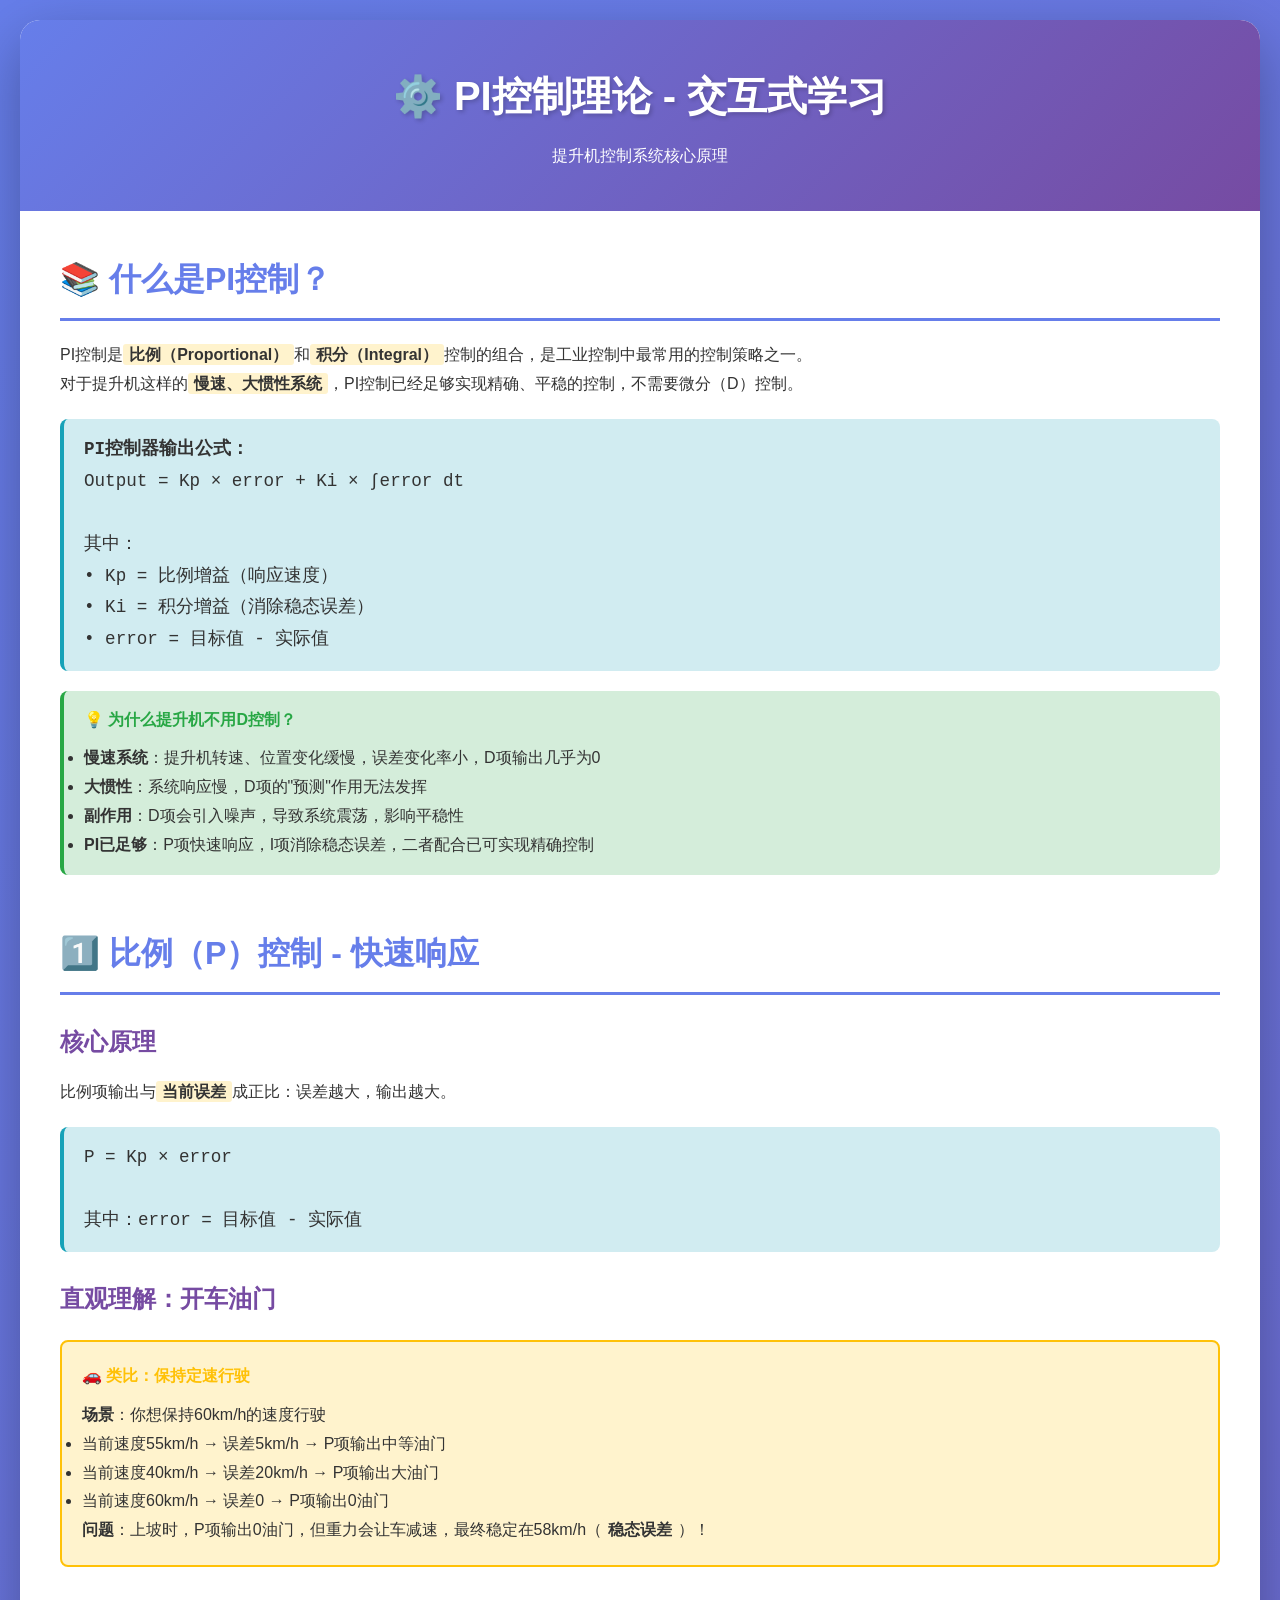
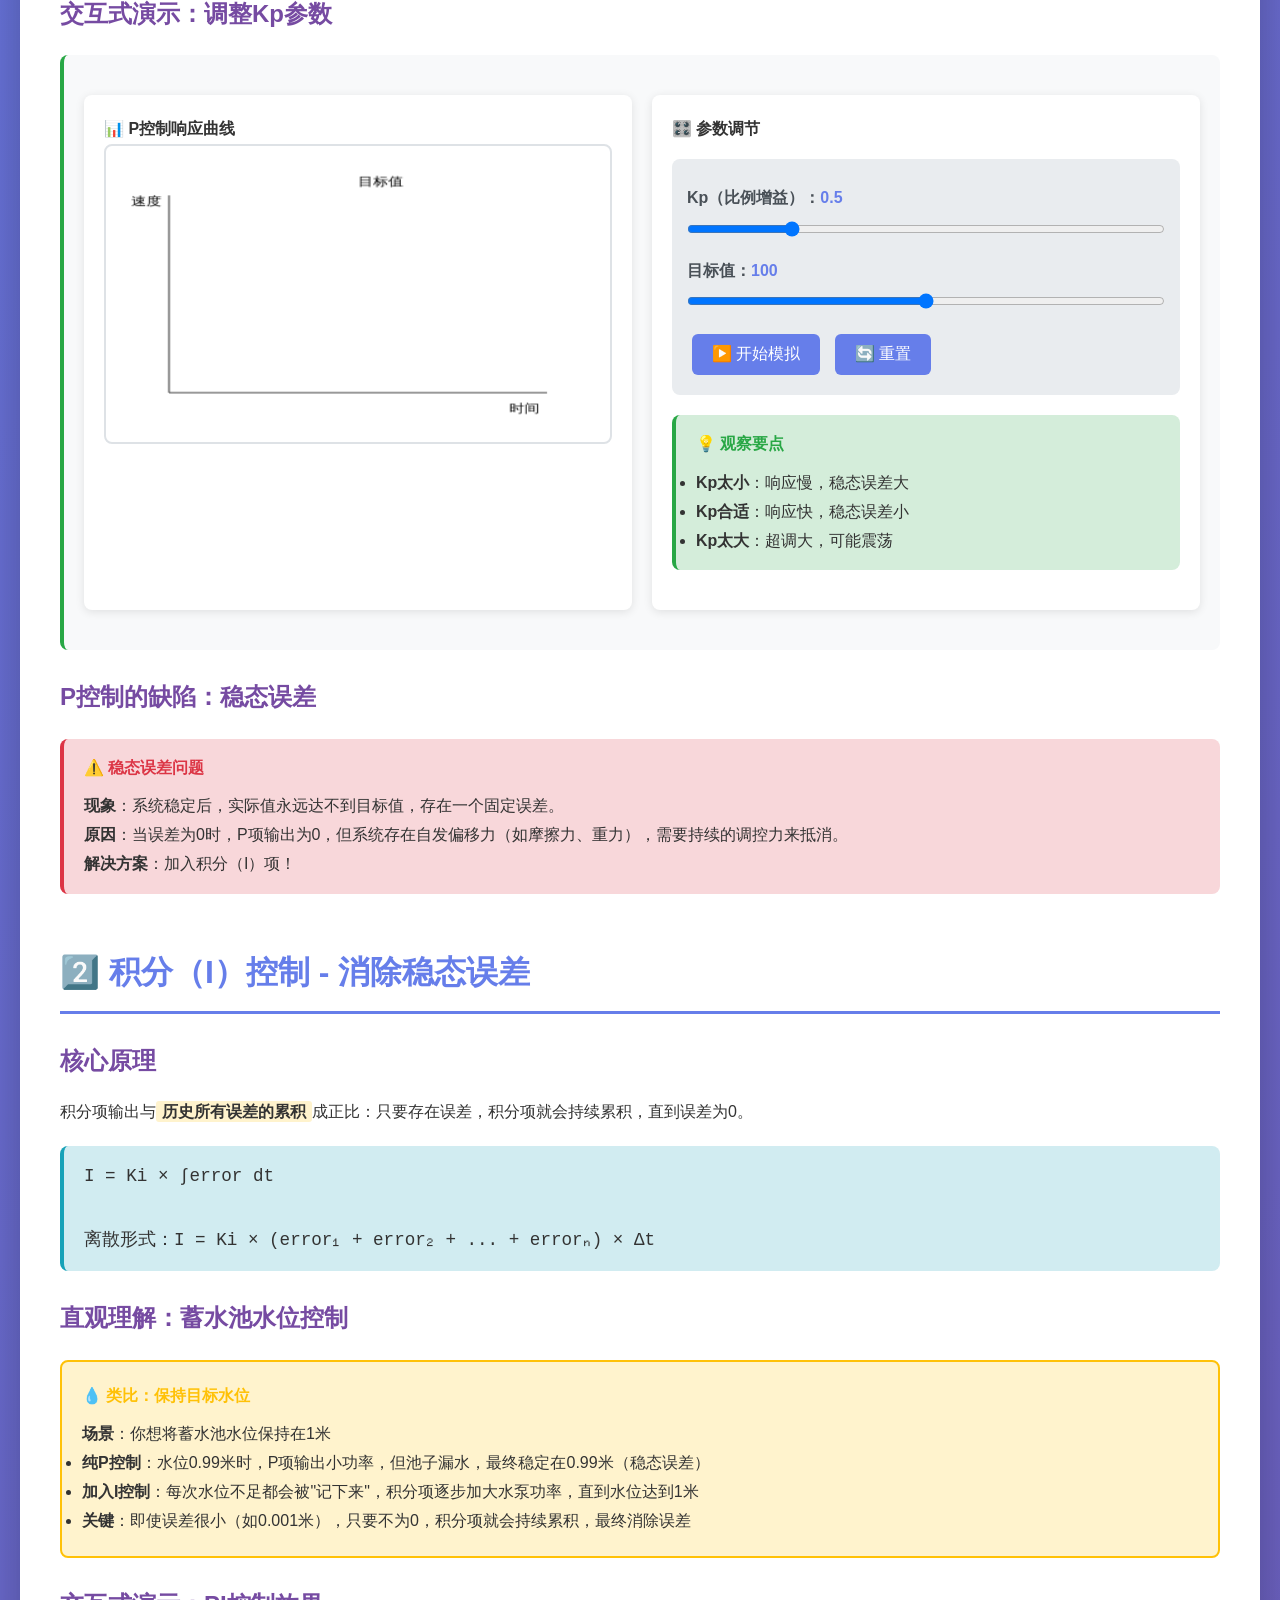
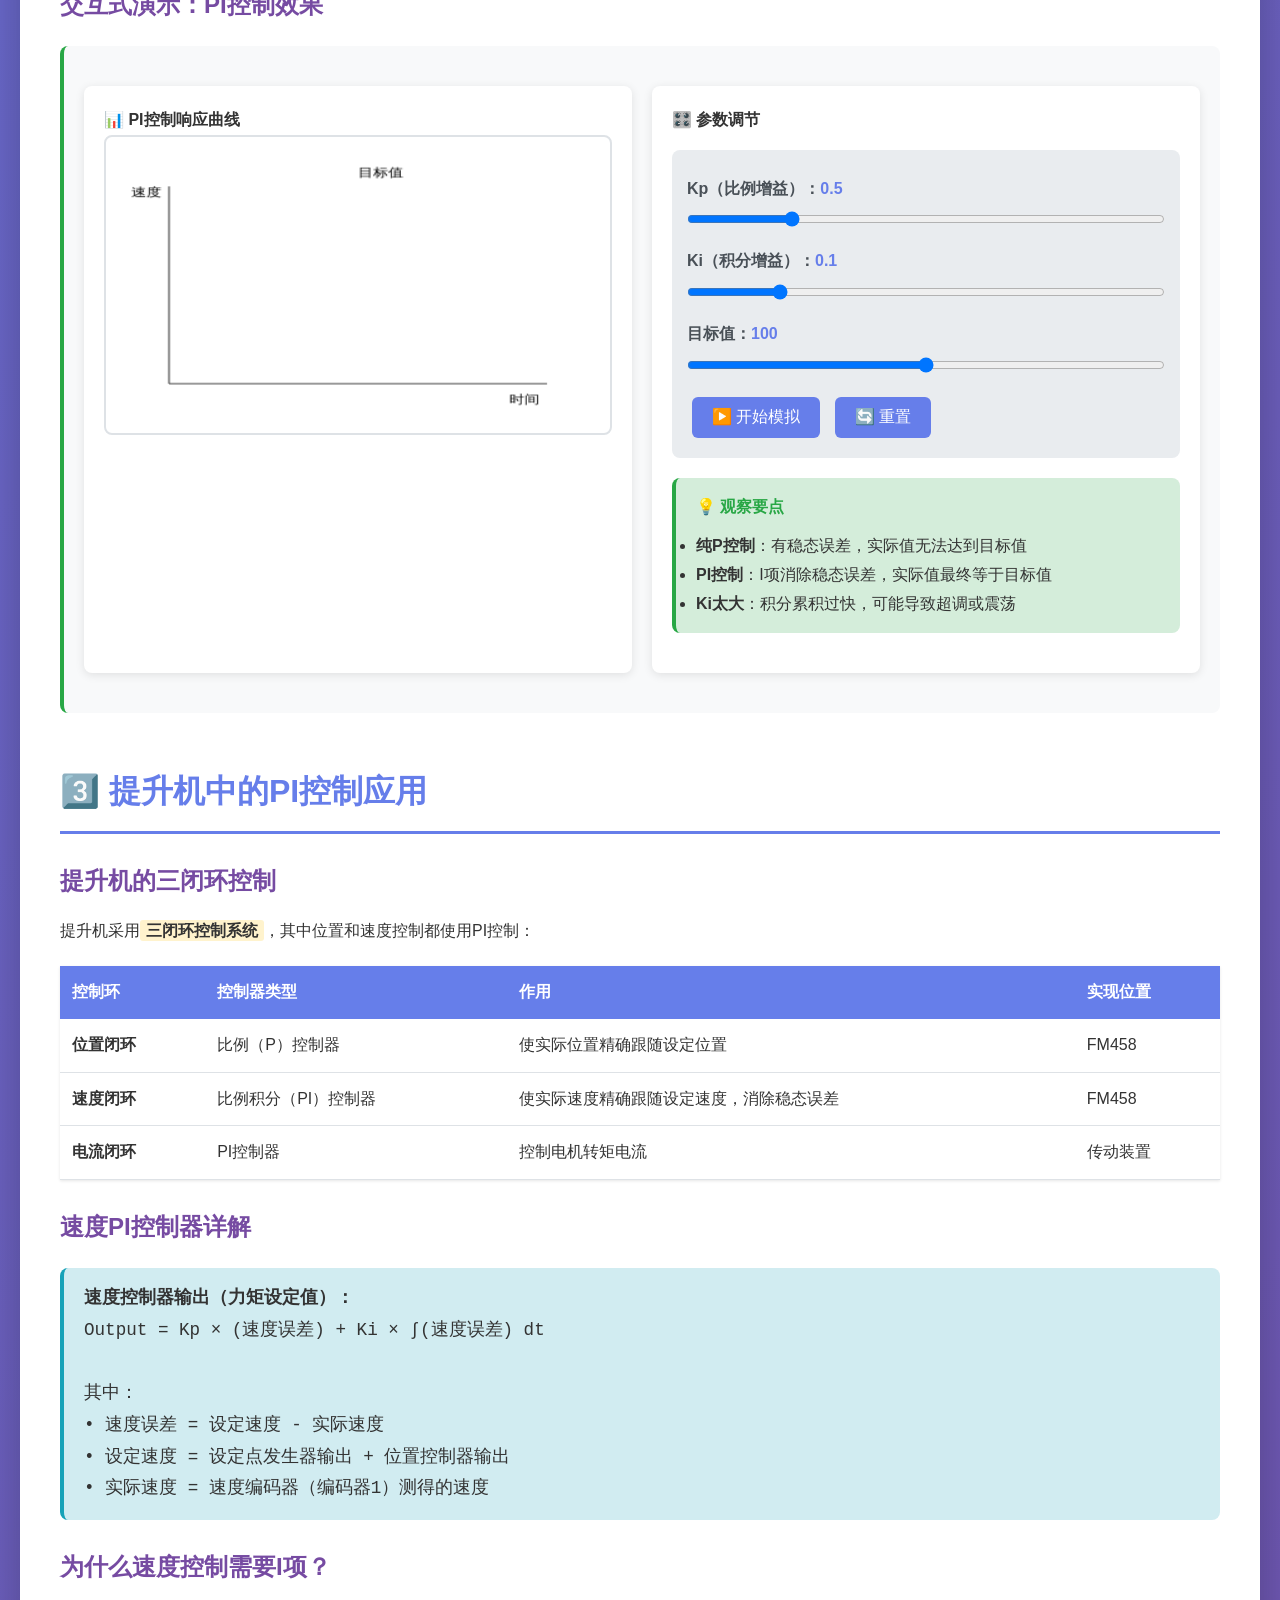
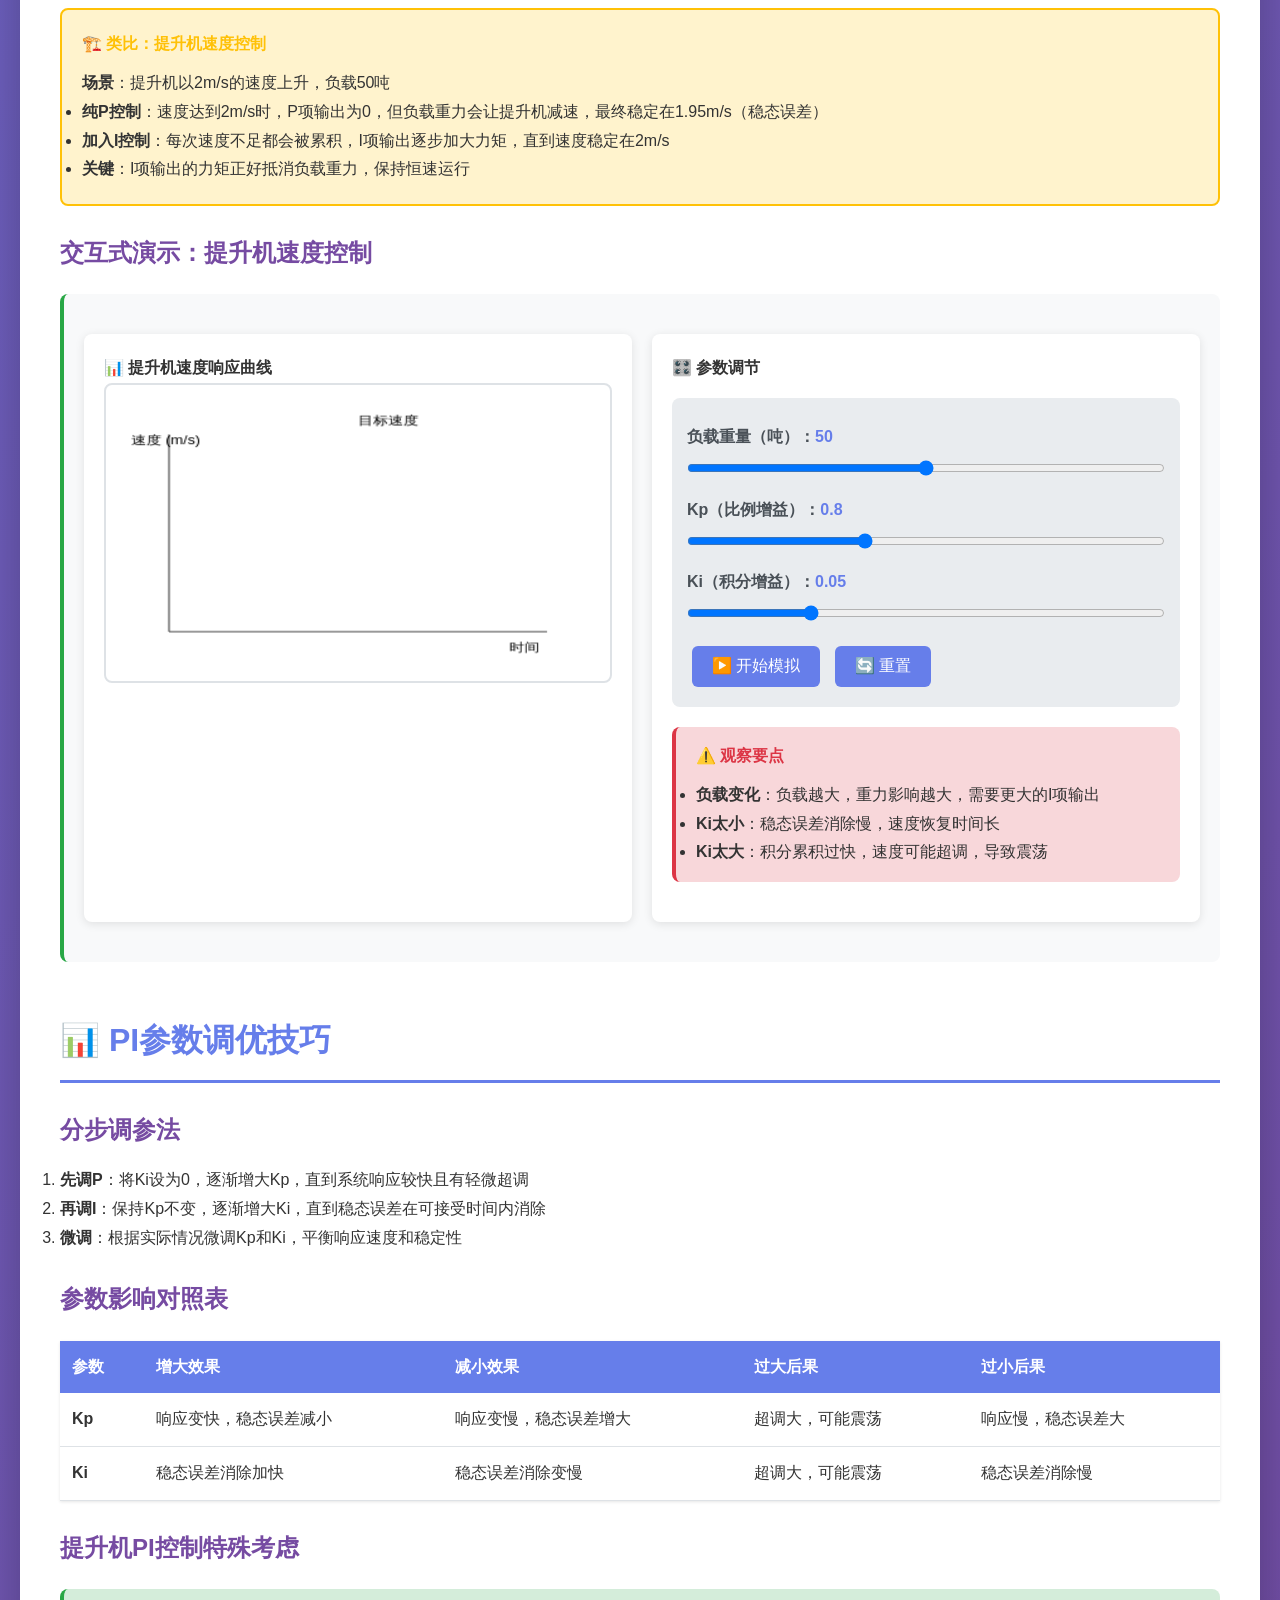
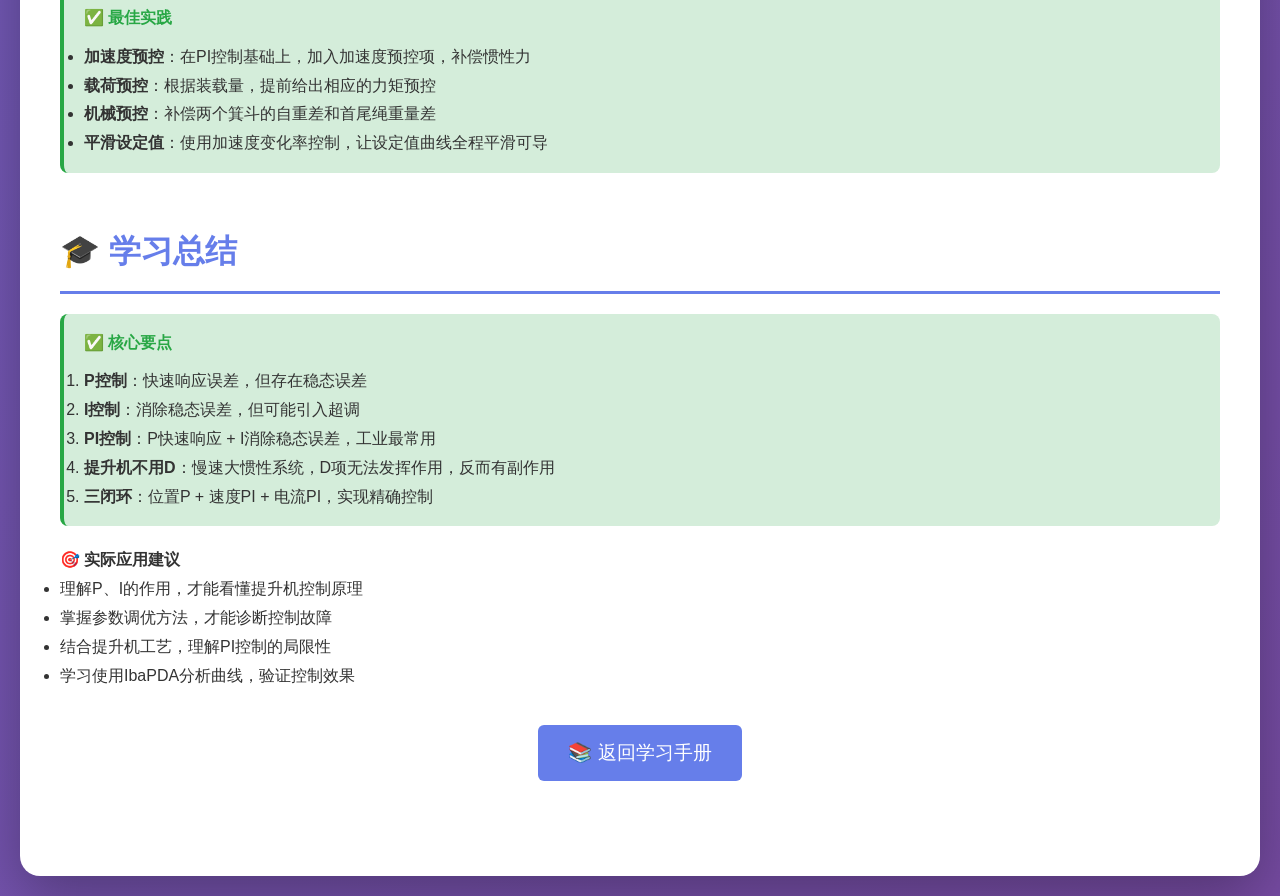
==== hoist-control/PI控制理论_交互式学习.html @ dc5f5f68 "init" ====
<!DOCTYPE html>
<html lang="zh-CN">
<head>
    <meta charset="UTF-8">
    <meta name="viewport" content="width=device-width, initial-scale=1.0">
    <title>PI控制理论 - 交互式学习</title>
    <style>
        * {
            margin: 0;
            padding: 0;
            box-sizing: border-box;
        }

        body {
            font-family: 'Segoe UI', Tahoma, Geneva, Verdana, sans-serif;
            line-height: 1.8;
            color: #333;
            background: linear-gradient(135deg, #667eea 0%, #764ba2 100%);
            padding: 20px;
        }

        .container {
            max-width: 1400px;
            margin: 0 auto;
            background: white;
            border-radius: 20px;
            box-shadow: 0 20px 60px rgba(0,0,0,0.3);
            overflow: hidden;
        }

        header {
            background: linear-gradient(135deg, #667eea 0%, #764ba2 100%);
            color: white;
            padding: 40px;
            text-align: center;
        }

        header h1 {
            font-size: 2.5em;
            margin-bottom: 10px;
            text-shadow: 2px 2px 4px rgba(0,0,0,0.2);
        }

        .content {
            padding: 40px;
        }

        .section {
            margin-bottom: 50px;
            animation: fadeIn 0.6s ease-in;
        }

        @keyframes fadeIn {
            from {
                opacity: 0;
                transform: translateY(20px);
            }
            to {
                opacity: 1;
                transform: translateY(0);
            }
        }

        .section h2 {
            color: #667eea;
            font-size: 2em;
            margin-bottom: 20px;
            padding-bottom: 10px;
            border-bottom: 3px solid #667eea;
        }

        .section h3 {
            color: #764ba2;
            font-size: 1.5em;
            margin-top: 25px;
            margin-bottom: 15px;
        }

        .interactive-demo {
            background: #f8f9fa;
            border-left: 4px solid #28a745;
            padding: 20px;
            margin: 20px 0;
            border-radius: 8px;
        }

        .demo-container {
            display: flex;
            gap: 20px;
            margin: 20px 0;
            flex-wrap: wrap;
        }

        .demo-panel {
            flex: 1;
            min-width: 300px;
            background: white;
            padding: 20px;
            border-radius: 8px;
            box-shadow: 0 2px 10px rgba(0,0,0,0.1);
        }

        .control-panel {
            background: #e9ecef;
            padding: 15px;
            border-radius: 8px;
            margin: 15px 0;
        }

        .control-group {
            margin: 10px 0;
        }

        .control-group label {
            display: block;
            margin-bottom: 5px;
            font-weight: 600;
            color: #495057;
        }

        .control-group input[type="range"] {
            width: 100%;
        }

        .control-value {
            display: inline-block;
            min-width: 50px;
            font-weight: bold;
            color: #667eea;
        }

        canvas {
            border: 2px solid #dee2e6;
            border-radius: 8px;
            background: white;
            width: 100%;
            height: 300px;
        }

        .analogy-box {
            background: #fff3cd;
            border: 2px solid #ffc107;
            padding: 20px;
            margin: 20px 0;
            border-radius: 8px;
        }

        .analogy-box h4 {
            color: #ffc107;
            margin-bottom: 10px;
        }

        .formula-box {
            background: #d1ecf1;
            border-left: 4px solid #17a2b8;
            padding: 15px 20px;
            margin: 20px 0;
            border-radius: 8px;
            font-family: 'Courier New', monospace;
            font-size: 1.1em;
        }

        .warning-box {
            background: #f8d7da;
            border-left: 4px solid #dc3545;
            padding: 15px 20px;
            margin: 20px 0;
            border-radius: 8px;
        }

        .warning-box h4 {
            color: #dc3545;
            margin-bottom: 10px;
        }

        .tip-box {
            background: #d4edda;
            border-left: 4px solid #28a745;
            padding: 15px 20px;
            margin: 20px 0;
            border-radius: 8px;
        }

        .tip-box h4 {
            color: #28a745;
            margin-bottom: 10px;
        }

        button {
            background: #667eea;
            color: white;
            border: none;
            padding: 10px 20px;
            border-radius: 6px;
            cursor: pointer;
            font-size: 1em;
            margin: 5px;
            transition: all 0.3s;
        }

        button:hover {
            background: #764ba2;
            transform: translateY(-2px);
            box-shadow: 0 4px 8px rgba(0,0,0,0.2);
        }

        .highlight {
            background: #fff3cd;
            padding: 2px 6px;
            border-radius: 3px;
            font-weight: 600;
        }

        table {
            width: 100%;
            border-collapse: collapse;
            margin: 20px 0;
            background: #fff;
            box-shadow: 0 1px 3px rgba(0,0,0,0.1);
        }

        th {
            background: #667eea;
            color: white;
            padding: 12px;
            text-align: left;
            font-weight: 600;
        }

        td {
            padding: 12px;
            border-bottom: 1px solid #dee2e6;
        }

        tr:hover {
            background: #f8f9fa;
        }

        .image-container {
            text-align: center;
            margin: 20px 0;
        }

        .concept-diagram {
            max-width: 100%;
            height: auto;
            border: 2px solid #dee2e6;
            border-radius: 8px;
            box-shadow: 0 4px 6px rgba(0,0,0,0.1);
        }
    </style>
</head>
<body>
    <div class="container">
        <header>
            <h1>⚙️ PI控制理论 - 交互式学习</h1>
            <p>提升机控制系统核心原理</p>
        </header>

        <div class="content">
            <div class="section">
                <h2>📚 什么是PI控制？</h2>
                
                <p>PI控制是<span class="highlight">比例（Proportional）</span>和<span class="highlight">积分（Integral）</span>控制的组合，是工业控制中最常用的控制策略之一。</p>
                
                <p>对于提升机这样的<span class="highlight">慢速、大惯性系统</span>，PI控制已经足够实现精确、平稳的控制，不需要微分（D）控制。</p>

                <div class="formula-box">
                    <strong>PI控制器输出公式：</strong><br>
                    Output = Kp × error + Ki × ∫error dt<br>
                    <br>
                    其中：<br>
                    • Kp = 比例增益（响应速度）<br>
                    • Ki = 积分增益（消除稳态误差）<br>
                    • error = 目标值 - 实际值
                </div>

                <div class="tip-box">
                    <h4>💡 为什么提升机不用D控制？</h4>
                    <ul>
                        <li><strong>慢速系统</strong>：提升机转速、位置变化缓慢，误差变化率小，D项输出几乎为0</li>
                        <li><strong>大惯性</strong>：系统响应慢，D项的"预测"作用无法发挥</li>
                        <li><strong>副作用</strong>：D项会引入噪声，导致系统震荡，影响平稳性</li>
                        <li><strong>PI已足够</strong>：P项快速响应，I项消除稳态误差，二者配合已可实现精确控制</li>
                    </ul>
                </div>
            </div>

            <div class="section">
                <h2>1️⃣ 比例（P）控制 - 快速响应</h2>
                
                <h3>核心原理</h3>
                <p>比例项输出与<span class="highlight">当前误差</span>成正比：误差越大，输出越大。</p>
                
                <div class="formula-box">
                    P = Kp × error<br>
                    <br>
                    其中：error = 目标值 - 实际值
                </div>

                <h3>直观理解：开车油门</h3>
                <div class="analogy-box">
                    <h4>🚗 类比：保持定速行驶</h4>
                    <p><strong>场景</strong>：你想保持60km/h的速度行驶</p>
                    <ul>
                        <li>当前速度55km/h → 误差5km/h → P项输出中等油门</li>
                        <li>当前速度40km/h → 误差20km/h → P项输出大油门</li>
                        <li>当前速度60km/h → 误差0 → P项输出0油门</li>
                    </ul>
                    <p><strong>问题</strong>：上坡时，P项输出0油门，但重力会让车减速，最终稳定在58km/h（<span class="highlight">稳态误差</span>）！</p>
                </div>

                <h3>交互式演示：调整Kp参数</h3>
                <div class="interactive-demo">
                    <div class="demo-container">
                        <div class="demo-panel">
                            <h4>📊 P控制响应曲线</h4>
                            <canvas id="pControlCanvas" width="400" height="300"></canvas>
                        </div>
                        <div class="demo-panel">
                            <h4>🎛️ 参数调节</h4>
                            <div class="control-panel">
                                <div class="control-group">
                                    <label>Kp（比例增益）：<span class="control-value" id="kpValue">0.5</span></label>
                                    <input type="range" id="kpSlider" min="0.1" max="2.0" step="0.1" value="0.5">
                                </div>
                                <div class="control-group">
                                    <label>目标值：<span class="control-value" id="targetValue">100</span></label>
                                    <input type="range" id="targetSlider" min="0" max="200" step="10" value="100">
                                </div>
                                <button onclick="simulatePControl()">▶️ 开始模拟</button>
                                <button onclick="resetPControl()">🔄 重置</button>
                            </div>
                            <div class="tip-box">
                                <h4>💡 观察要点</h4>
                                <ul>
                                    <li><strong>Kp太小</strong>：响应慢，稳态误差大</li>
                                    <li><strong>Kp合适</strong>：响应快，稳态误差小</li>
                                    <li><strong>Kp太大</strong>：超调大，可能震荡</li>
                                </ul>
                            </div>
                        </div>
                    </div>
                </div>

                <h3>P控制的缺陷：稳态误差</h3>
                <div class="warning-box">
                    <h4>⚠️ 稳态误差问题</h4>
                    <p><strong>现象</strong>：系统稳定后，实际值永远达不到目标值，存在一个固定误差。</p>
                    <p><strong>原因</strong>：当误差为0时，P项输出为0，但系统存在自发偏移力（如摩擦力、重力），需要持续的调控力来抵消。</p>
                    <p><strong>解决方案</strong>：加入积分（I）项！</p>
                </div>
            </div>

            <div class="section">
                <h2>2️⃣ 积分（I）控制 - 消除稳态误差</h2>
                
                <h3>核心原理</h3>
                <p>积分项输出与<span class="highlight">历史所有误差的累积</span>成正比：只要存在误差，积分项就会持续累积，直到误差为0。</p>
                
                <div class="formula-box">
                    I = Ki × ∫error dt<br>
                    <br>
                    离散形式：I = Ki × (error₁ + error₂ + ... + errorₙ) × Δt
                </div>

                <h3>直观理解：蓄水池水位控制</h3>
                <div class="analogy-box">
                    <h4>💧 类比：保持目标水位</h4>
                    <p><strong>场景</strong>：你想将蓄水池水位保持在1米</p>
                    <ul>
                        <li><strong>纯P控制</strong>：水位0.99米时，P项输出小功率，但池子漏水，最终稳定在0.99米（稳态误差）</li>
                        <li><strong>加入I控制</strong>：每次水位不足都会被"记下来"，积分项逐步加大水泵功率，直到水位达到1米</li>
                        <li><strong>关键</strong>：即使误差很小（如0.001米），只要不为0，积分项就会持续累积，最终消除误差</li>
                    </ul>
                </div>

                <h3>交互式演示：PI控制效果</h3>
                <div class="interactive-demo">
                    <div class="demo-container">
                        <div class="demo-panel">
                            <h4>📊 PI控制响应曲线</h4>
                            <canvas id="piControlCanvas" width="400" height="300"></canvas>
                        </div>
                        <div class="demo-panel">
                            <h4>🎛️ 参数调节</h4>
                            <div class="control-panel">
                                <div class="control-group">
                                    <label>Kp（比例增益）：<span class="control-value" id="kpPiValue">0.5</span></label>
                                    <input type="range" id="kpPiSlider" min="0.1" max="2.0" step="0.1" value="0.5">
                                </div>
                                <div class="control-group">
                                    <label>Ki（积分增益）：<span class="control-value" id="kiValue">0.1</span></label>
                                    <input type="range" id="kiSlider" min="0.01" max="0.5" step="0.01" value="0.1">
                                </div>
                                <div class="control-group">
                                    <label>目标值：<span class="control-value" id="targetPiValue">100</span></label>
                                    <input type="range" id="targetPiSlider" min="0" max="200" step="10" value="100">
                                </div>
                                <button onclick="simulatePIControl()">▶️ 开始模拟</button>
                                <button onclick="resetPIControl()">🔄 重置</button>
                            </div>
                            <div class="tip-box">
                                <h4>💡 观察要点</h4>
                                <ul>
                                    <li><strong>纯P控制</strong>：有稳态误差，实际值无法达到目标值</li>
                                    <li><strong>PI控制</strong>：I项消除稳态误差，实际值最终等于目标值</li>
                                    <li><strong>Ki太大</strong>：积分累积过快，可能导致超调或震荡</li>
                                </ul>
                            </div>
                        </div>
                    </div>
                </div>
            </div>

            <div class="section">
                <h2>3️⃣ 提升机中的PI控制应用</h2>
                
                <h3>提升机的三闭环控制</h3>
                <p>提升机采用<span class="highlight">三闭环控制系统</span>，其中位置和速度控制都使用PI控制：</p>

                <table>
                    <thead>
                        <tr>
                            <th>控制环</th>
                            <th>控制器类型</th>
                            <th>作用</th>
                            <th>实现位置</th>
                        </tr>
                    </thead>
                    <tbody>
                        <tr>
                            <td><strong>位置闭环</strong></td>
                            <td>比例（P）控制器</td>
                            <td>使实际位置精确跟随设定位置</td>
                            <td>FM458</td>
                        </tr>
                        <tr>
                            <td><strong>速度闭环</strong></td>
                            <td>比例积分（PI）控制器</td>
                            <td>使实际速度精确跟随设定速度，消除稳态误差</td>
                            <td>FM458</td>
                        </tr>
                        <tr>
                            <td><strong>电流闭环</strong></td>
                            <td>PI控制器</td>
                            <td>控制电机转矩电流</td>
                            <td>传动装置</td>
                        </tr>
                    </tbody>
                </table>

                <h3>速度PI控制器详解</h3>
                <div class="formula-box">
                    <strong>速度控制器输出（力矩设定值）：</strong><br>
                    Output = Kp × (速度误差) + Ki × ∫(速度误差) dt<br>
                    <br>
                    其中：<br>
                    • 速度误差 = 设定速度 - 实际速度<br>
                    • 设定速度 = 设定点发生器输出 + 位置控制器输出<br>
                    • 实际速度 = 速度编码器（编码器1）测得的速度
                </div>

                <h3>为什么速度控制需要I项？</h3>
                <div class="analogy-box">
                    <h4>🏗️ 类比：提升机速度控制</h4>
                    <p><strong>场景</strong>：提升机以2m/s的速度上升，负载50吨</p>
                    <ul>
                        <li><strong>纯P控制</strong>：速度达到2m/s时，P项输出为0，但负载重力会让提升机减速，最终稳定在1.95m/s（稳态误差）</li>
                        <li><strong>加入I控制</strong>：每次速度不足都会被累积，I项输出逐步加大力矩，直到速度稳定在2m/s</li>
                        <li><strong>关键</strong>：I项输出的力矩正好抵消负载重力，保持恒速运行</li>
                    </ul>
                </div>

                <h3>交互式演示：提升机速度控制</h3>
                <div class="interactive-demo">
                    <div class="demo-container">
                        <div class="demo-panel">
                            <h4>📊 提升机速度响应曲线</h4>
                            <canvas id="hoistSpeedCanvas" width="400" height="300"></canvas>
                        </div>
                        <div class="demo-panel">
                            <h4>🎛️ 参数调节</h4>
                            <div class="control-panel">
                                <div class="control-group">
                                    <label>负载重量（吨）：<span class="control-value" id="loadValue">50</span></label>
                                    <input type="range" id="loadSlider" min="0" max="100" step="5" value="50">
                                </div>
                                <div class="control-group">
                                    <label>Kp（比例增益）：<span class="control-value" id="kpHostValue">0.8</span></label>
                                    <input type="range" id="kpHostSlider" min="0.1" max="2.0" step="0.1" value="0.8">
                                </div>
                                <div class="control-group">
                                    <label>Ki（积分增益）：<span class="control-value" id="kiHostValue">0.05</span></label>
                                    <input type="range" id="kiHostSlider" min="0" max="0.2" step="0.01" value="0.05">
                                </div>
                                <button onclick="simulateHoistSpeed()">▶️ 开始模拟</button>
                                <button onclick="resetHoistSpeed()">🔄 重置</button>
                            </div>
                            <div class="warning-box">
                                <h4>⚠️ 观察要点</h4>
                                <ul>
                                    <li><strong>负载变化</strong>：负载越大，重力影响越大，需要更大的I项输出</li>
                                    <li><strong>Ki太小</strong>：稳态误差消除慢，速度恢复时间长</li>
                                    <li><strong>Ki太大</strong>：积分累积过快，速度可能超调，导致震荡</li>
                                </ul>
                            </div>
                        </div>
                    </div>
                </div>
            </div>

            <div class="section">
                <h2>📊 PI参数调优技巧</h2>
                
                <h3>分步调参法</h3>
                <ol>
                    <li><strong>先调P</strong>：将Ki设为0，逐渐增大Kp，直到系统响应较快且有轻微超调</li>
                    <li><strong>再调I</strong>：保持Kp不变，逐渐增大Ki，直到稳态误差在可接受时间内消除</li>
                    <li><strong>微调</strong>：根据实际情况微调Kp和Ki，平衡响应速度和稳定性</li>
                </ol>

                <h3>参数影响对照表</h3>
                <table>
                    <thead>
                        <tr>
                            <th>参数</th>
                            <th>增大效果</th>
                            <th>减小效果</th>
                            <th>过大后果</th>
                            <th>过小后果</th>
                        </tr>
                    </thead>
                    <tbody>
                        <tr>
                            <td><strong>Kp</strong></td>
                            <td>响应变快，稳态误差减小</td>
                            <td>响应变慢，稳态误差增大</td>
                            <td>超调大，可能震荡</td>
                            <td>响应慢，稳态误差大</td>
                        </tr>
                        <tr>
                            <td><strong>Ki</strong></td>
                            <td>稳态误差消除加快</td>
                            <td>稳态误差消除变慢</td>
                            <td>超调大，可能震荡</td>
                            <td>稳态误差消除慢</td>
                        </tr>
                    </tbody>
                </table>

                <h3>提升机PI控制特殊考虑</h3>
                <div class="tip-box">
                    <h4>✅ 最佳实践</h4>
                    <ul>
                        <li><strong>加速度预控</strong>：在PI控制基础上，加入加速度预控项，补偿惯性力</li>
                        <li><strong>载荷预控</strong>：根据装载量，提前给出相应的力矩预控</li>
                        <li><strong>机械预控</strong>：补偿两个箕斗的自重差和首尾绳重量差</li>
                        <li><strong>平滑设定值</strong>：使用加速度变化率控制，让设定值曲线全程平滑可导</li>
                    </ul>
                </div>
            </div>

            <div class="section">
                <h2>🎓 学习总结</h2>
                
                <div class="tip-box">
                    <h4>✅ 核心要点</h4>
                    <ol>
                        <li><strong>P控制</strong>：快速响应误差，但存在稳态误差</li>
                        <li><strong>I控制</strong>：消除稳态误差，但可能引入超调</li>
                        <li><strong>PI控制</strong>：P快速响应 + I消除稳态误差，工业最常用</li>
                        <li><strong>提升机不用D</strong>：慢速大惯性系统，D项无法发挥作用，反而有副作用</li>
                        <li><strong>三闭环</strong>：位置P + 速度PI + 电流PI，实现精确控制</li>
                    </ol>
                </div>

                <div class="highlight-box">
                    <h4>🎯 实际应用建议</h4>
                    <ul>
                        <li>理解P、I的作用，才能看懂提升机控制原理</li>
                        <li>掌握参数调优方法，才能诊断控制故障</li>
                        <li>结合提升机工艺，理解PI控制的局限性</li>
                        <li>学习使用IbaPDA分析曲线，验证控制效果</li>
                    </ul>
                </div>

                <div style="text-align: center; margin-top: 30px;">
                    <button onclick="window.location.href='提升机控制系统_学习手册_新布局.html'" style="font-size: 1.2em; padding: 15px 30px;">
                        📚 返回学习手册
                    </button>
                </div>
            </div>
        </div>
    </div>

    <script>
        // P控制模拟
        let pCanvas, pCtx;
        let pData = [];
        let pAnimationId = null;

        function initPControl() {
            pCanvas = document.getElementById('pControlCanvas');
            pCtx = pCanvas.getContext('2d');
            pCtx.clearRect(0, 0, pCanvas.width, pCanvas.height);
            
            // 绘制坐标轴
            pCtx.beginPath();
            pCtx.moveTo(50, 250);
            pCtx.lineTo(350, 250);
            pCtx.moveTo(50, 250);
            pCtx.lineTo(50, 50);
            pCtx.strokeStyle = '#333';
            pCtx.stroke();
            
            // 标签
            pCtx.font = '12px Arial';
            pCtx.fillText('时间', 320, 270);
            pCtx.fillText('速度', 20, 60);
            pCtx.fillText('目标值', 200, 40);
        }

        function simulatePControl() {
            if (pAnimationId) {
                cancelAnimationFrame(pAnimationId);
            }

            const kp = parseFloat(document.getElementById('kpSlider').value);
            const target = parseFloat(document.getElementById('targetSlider').value);
            
            document.getElementById('kpValue').textContent = kp;
            document.getElementById('targetValue').textContent = target;

            initPControl();
            
            let time = 0;
            let actualSpeed = 0;
            let dataPoints = [];
            
            function animate() {
                if (time > 300) {
                    return;
                }
                
                // P控制算法（简化模型）
                const error = target - actualSpeed;
                const output = kp * error;
                
                // 模拟系统响应（一阶惯性系统）
                const systemResponse = 0.1 * (output - actualSpeed);
                actualSpeed += systemResponse;
                
                // 加入稳态误差（模拟负载影响）
                const steadyStateError = 0.05 * actualSpeed;
                actualSpeed -= steadyStateError;
                
                dataPoints.push({time: time, speed: actualSpeed});
                
                // 绘制目标线
                pCtx.beginPath();
                pCtx.moveTo(50, 250 - target * 2);
                pCtx.lineTo(350, 250 - target * 2);
                pCtx.strokeStyle = 'red';
                pCtx.setLineDash([5, 5]);
                pCtx.stroke();
                pCtx.setLineDash([]);
                
                // 绘制响应曲线
                if (dataPoints.length > 1) {
                    pCtx.beginPath();
                    pCtx.moveTo(50 + dataPoints[0].time, 250 - dataPoints[0].speed * 2);
                    
                    for (let i = 1; i < dataPoints.length; i++) {
                        pCtx.lineTo(50 + dataPoints[i].time, 250 - dataPoints[i].speed * 2);
                    }
                    
                    pCtx.strokeStyle = '#667eea';
                    pCtx.lineWidth = 2;
                    pCtx.stroke();
                    pCtx.lineWidth = 1;
                }
                
                time += 1;
                pAnimationId = requestAnimationFrame(animate);
            }
            
            animate();
        }

        function resetPControl() {
            if (pAnimationId) {
                cancelAnimationFrame(pAnimationId);
            }
            initPControl();
            pData = [];
        }

        // PI控制模拟
        let piCanvas, piCtx;
        let piAnimationId = null;

        function initPIControl() {
            piCanvas = document.getElementById('piControlCanvas');
            piCtx = piCanvas.getContext('2d');
            piCtx.clearRect(0, 0, piCanvas.width, piCanvas.height);
            
            // 绘制坐标轴
            piCtx.beginPath();
            piCtx.moveTo(50, 250);
            piCtx.lineTo(350, 250);
            piCtx.moveTo(50, 250);
            piCtx.lineTo(50, 50);
            piCtx.strokeStyle = '#333';
            piCtx.stroke();
            
            // 标签
            piCtx.font = '12px Arial';
            piCtx.fillText('时间', 320, 270);
            piCtx.fillText('速度', 20, 60);
            piCtx.fillText('目标值', 200, 40);
        }

        function simulatePIControl() {
            if (piAnimationId) {
                cancelAnimationFrame(piAnimationId);
            }

            const kp = parseFloat(document.getElementById('kpPiSlider').value);
            const ki = parseFloat(document.getElementById('kiSlider').value);
            const target = parseFloat(document.getElementById('targetPiSlider').value);
            
            document.getElementById('kpPiValue').textContent = kp;
            document.getElementById('kiValue').textContent = ki;
            document.getElementById('targetPiValue').textContent = target;

            initPIControl();
            
            let time = 0;
            let actualSpeed = 0;
            let integral = 0;
            let dataPoints = [];
            
            function animate() {
                if (time > 300) {
                    return;
                }
                
                // PI控制算法
                const error = target - actualSpeed;
                integral += error;
                const output = kp * error + ki * integral;
                
                // 模拟系统响应
                const systemResponse = 0.1 * (output - actualSpeed);
                actualSpeed += systemResponse;
                
                dataPoints.push({time: time, speed: actualSpeed});
                
                // 绘制目标线
                piCtx.beginPath();
                piCtx.moveTo(50, 250 - target * 2);
                piCtx.lineTo(350, 250 - target * 2);
                piCtx.strokeStyle = 'red';
                piCtx.setLineDash([5, 5]);
                piCtx.stroke();
                piCtx.setLineDash([]);
                
                // 绘制响应曲线
                if (dataPoints.length > 1) {
                    piCtx.beginPath();
                    piCtx.moveTo(50 + dataPoints[0].time, 250 - dataPoints[0].speed * 2);
                    
                    for (let i = 1; i < dataPoints.length; i++) {
                        piCtx.lineTo(50 + dataPoints[i].time, 250 - dataPoints[i].speed * 2);
                    }
                    
                    piCtx.strokeStyle = '#28a745';
                    piCtx.lineWidth = 2;
                    piCtx.stroke();
                    piCtx.lineWidth = 1;
                }
                
                time += 1;
                piAnimationId = requestAnimationFrame(animate);
            }
            
            animate();
        }

        function resetPIControl() {
            if (piAnimationId) {
                cancelAnimationFrame(piAnimationId);
            }
            initPIControl();
        }

        // 提升机速度控制模拟
        let hoistCanvas, hoistCtx;
        let hoistAnimationId = null;

        function initHoistSpeed() {
            hoistCanvas = document.getElementById('hoistSpeedCanvas');
            hoistCtx = hoistCanvas.getContext('2d');
            hoistCtx.clearRect(0, 0, hoistCanvas.width, hoistCanvas.height);
            
            // 绘制坐标轴
            hoistCtx.beginPath();
            hoistCtx.moveTo(50, 250);
            hoistCtx.lineTo(350, 250);
            hoistCtx.moveTo(50, 250);
            hoistCtx.lineTo(50, 50);
            hoistCtx.strokeStyle = '#333';
            hoistCtx.stroke();
            
            // 标签
            hoistCtx.font = '12px Arial';
            hoistCtx.fillText('时间', 320, 270);
            hoistCtx.fillText('速度 (m/s)', 20, 60);
            hoistCtx.fillText('目标速度', 200, 40);
        }

        function simulateHoistSpeed() {
            if (hoistAnimationId) {
                cancelAnimationFrame(hoistAnimationId);
            }

            const load = parseFloat(document.getElementById('loadSlider').value);
            const kp = parseFloat(document.getElementById('kpHostSlider').value);
            const ki = parseFloat(document.getElementById('kiHostSlider').value);
            const target = 2.0; // 目标速度2m/s
            
            document.getElementById('loadValue').textContent = load;
            document.getElementById('kpHostValue').textContent = kp;
            document.getElementById('kiHostValue').textContent = ki;

            initHoistSpeed();
            
            let time = 0;
            let actualSpeed = 0;
            let integral = 0;
            let dataPoints = [];
            
            // 负载影响系数（负载越大，重力影响越大）
            const loadImpact = load / 1000;
            
            function animate() {
                if (time > 300) {
                    return;
                }
                
                // PI控制算法（提升机速度控制）
                const error = target - actualSpeed;
                integral += error;
                const output = kp * error + ki * integral;
                
                // 模拟系统响应（考虑负载影响）
                const systemResponse = 0.05 * (output - actualSpeed - loadImpact);
                actualSpeed += systemResponse;
                
                // 限制速度范围
                if (actualSpeed < 0) actualSpeed = 0;
                if (actualSpeed > 3) actualSpeed = 3;
                
                dataPoints.push({time: time, speed: actualSpeed});
                
                // 绘制目标线
                hoistCtx.beginPath();
                hoistCtx.moveTo(50, 250 - target * 100);
                hoistCtx.lineTo(350, 250 - target * 100);
                hoistCtx.strokeStyle = 'red';
                hoistCtx.setLineDash([5, 5]);
                hoistCtx.stroke();
                hoistCtx.setLineDash([]);
                
                // 绘制响应曲线
                if (dataPoints.length > 1) {
                    hoistCtx.beginPath();
                    hoistCtx.moveTo(50 + dataPoints[0].time, 250 - dataPoints[0].speed * 100);
                    
                    for (let i = 1; i < dataPoints.length; i++) {
                        hoistCtx.lineTo(50 + dataPoints[i].time, 250 - dataPoints[i].speed * 100);
                    }
                    
                    hoistCtx.strokeStyle = '#764ba2';
                    hoistCtx.lineWidth = 2;
                    hoistCtx.stroke();
                    hoistCtx.lineWidth = 1;
                }
                
                time += 1;
                hoistAnimationId = requestAnimationFrame(animate);
            }
            
            animate();
        }

        function resetHoistSpeed() {
            if (hoistAnimationId) {
                cancelAnimationFrame(hoistAnimationId);
            }
            initHoistSpeed();
        }

        // 页面加载时初始化所有画布
        window.onload = function() {
            initPControl();
            initPIControl();
            initHoistSpeed();
        };
    </script>
</body>
</html>
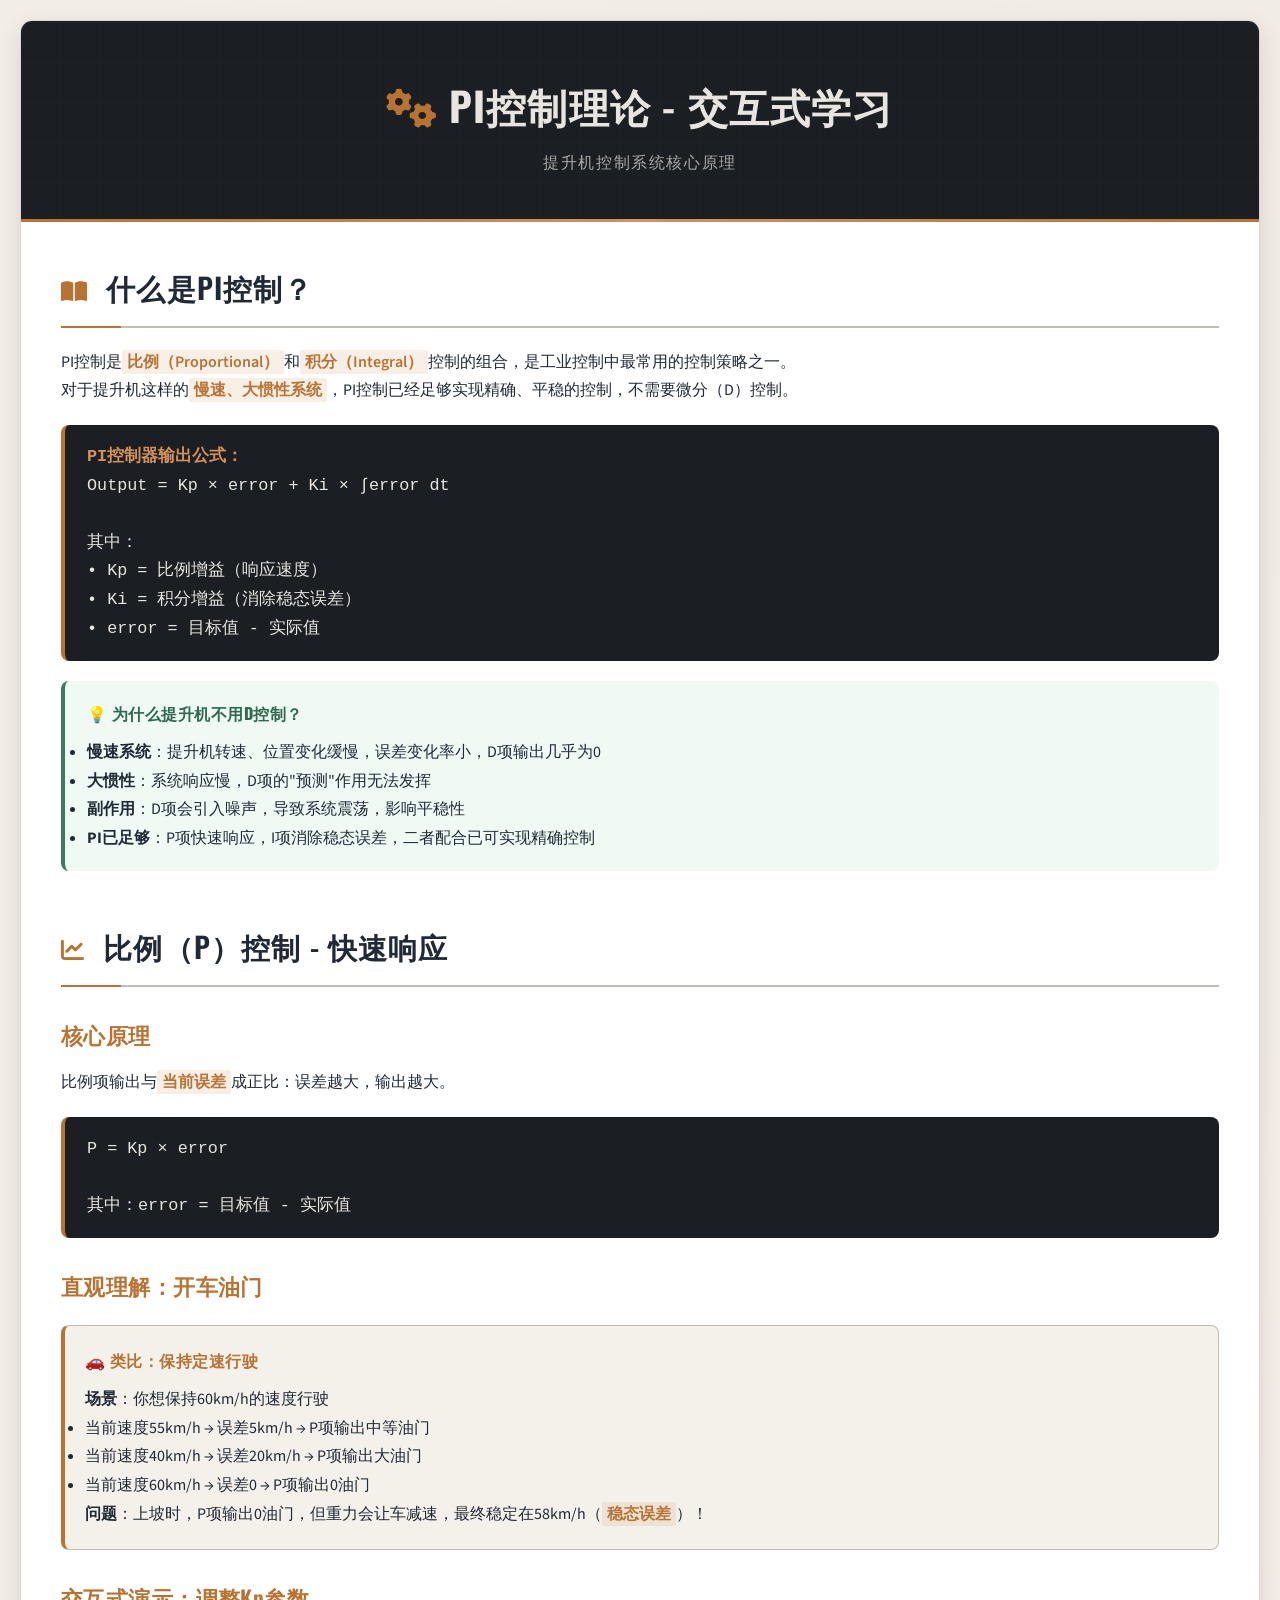
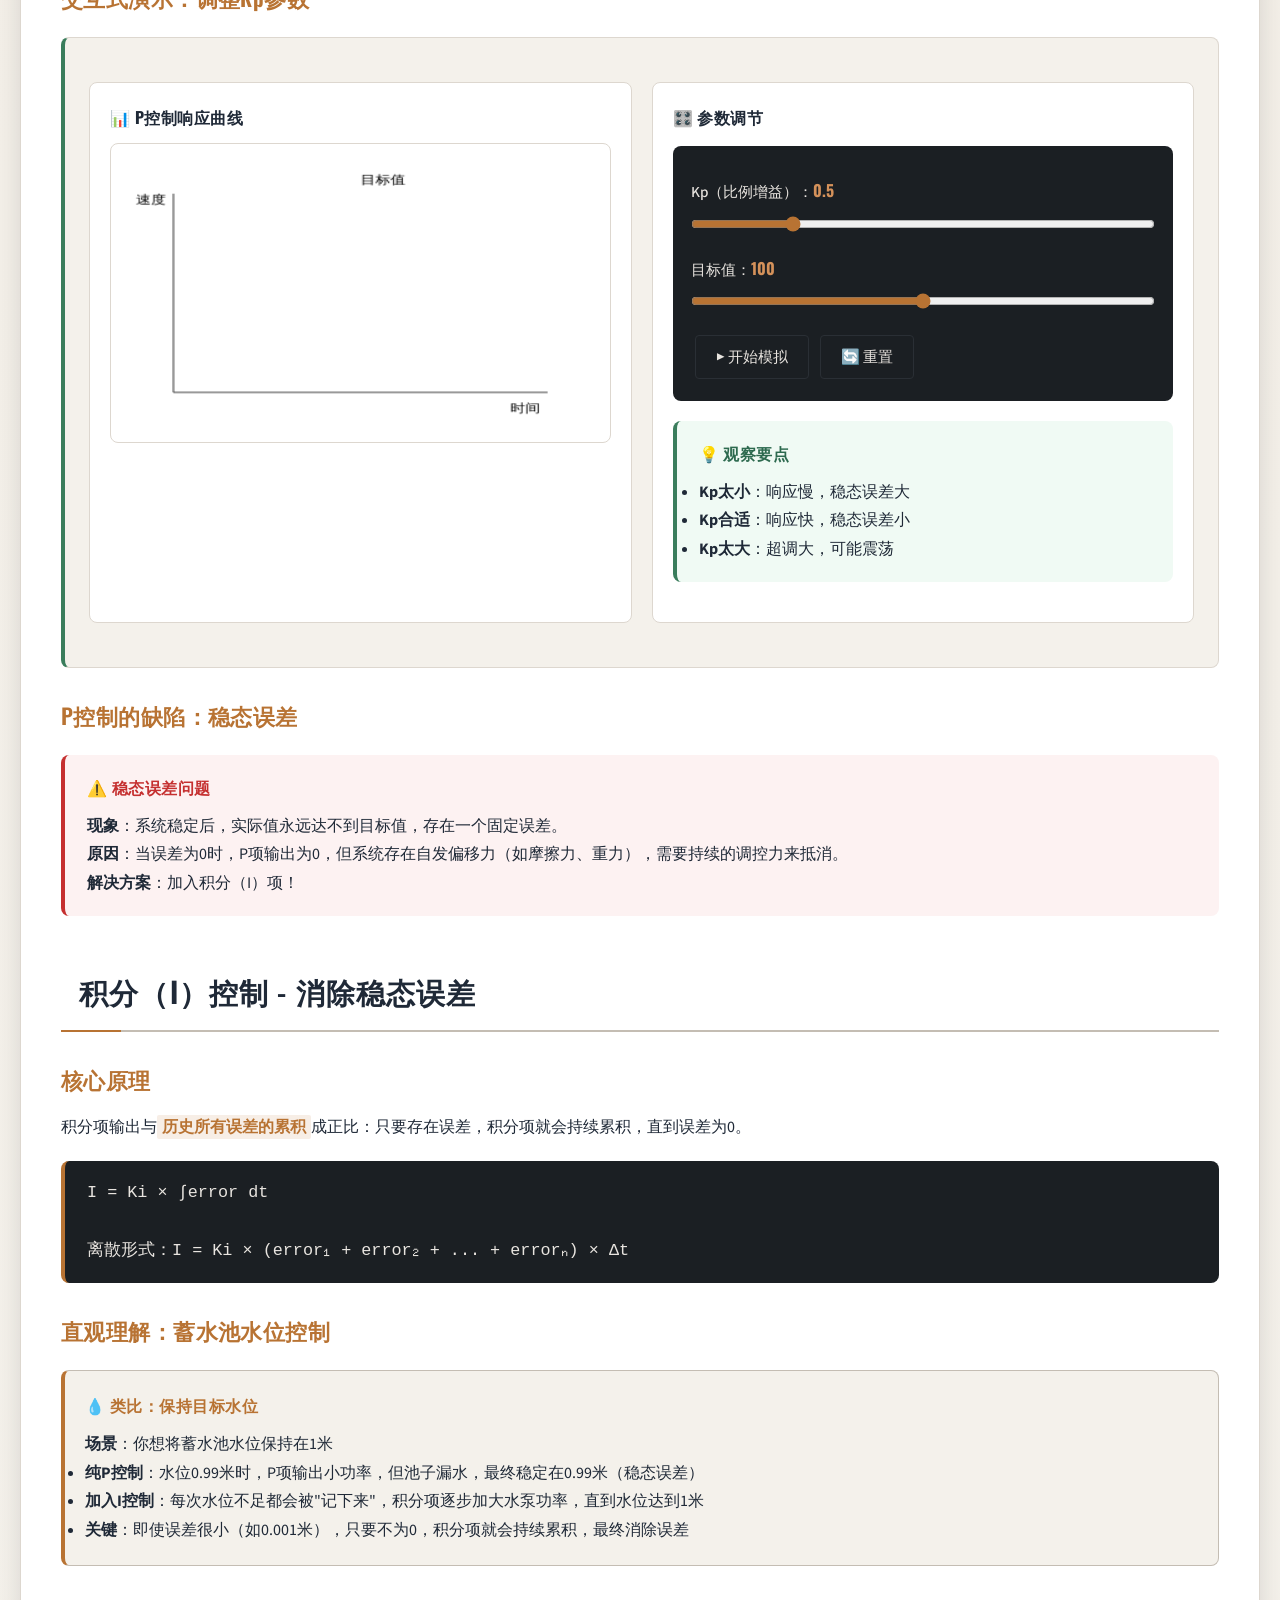
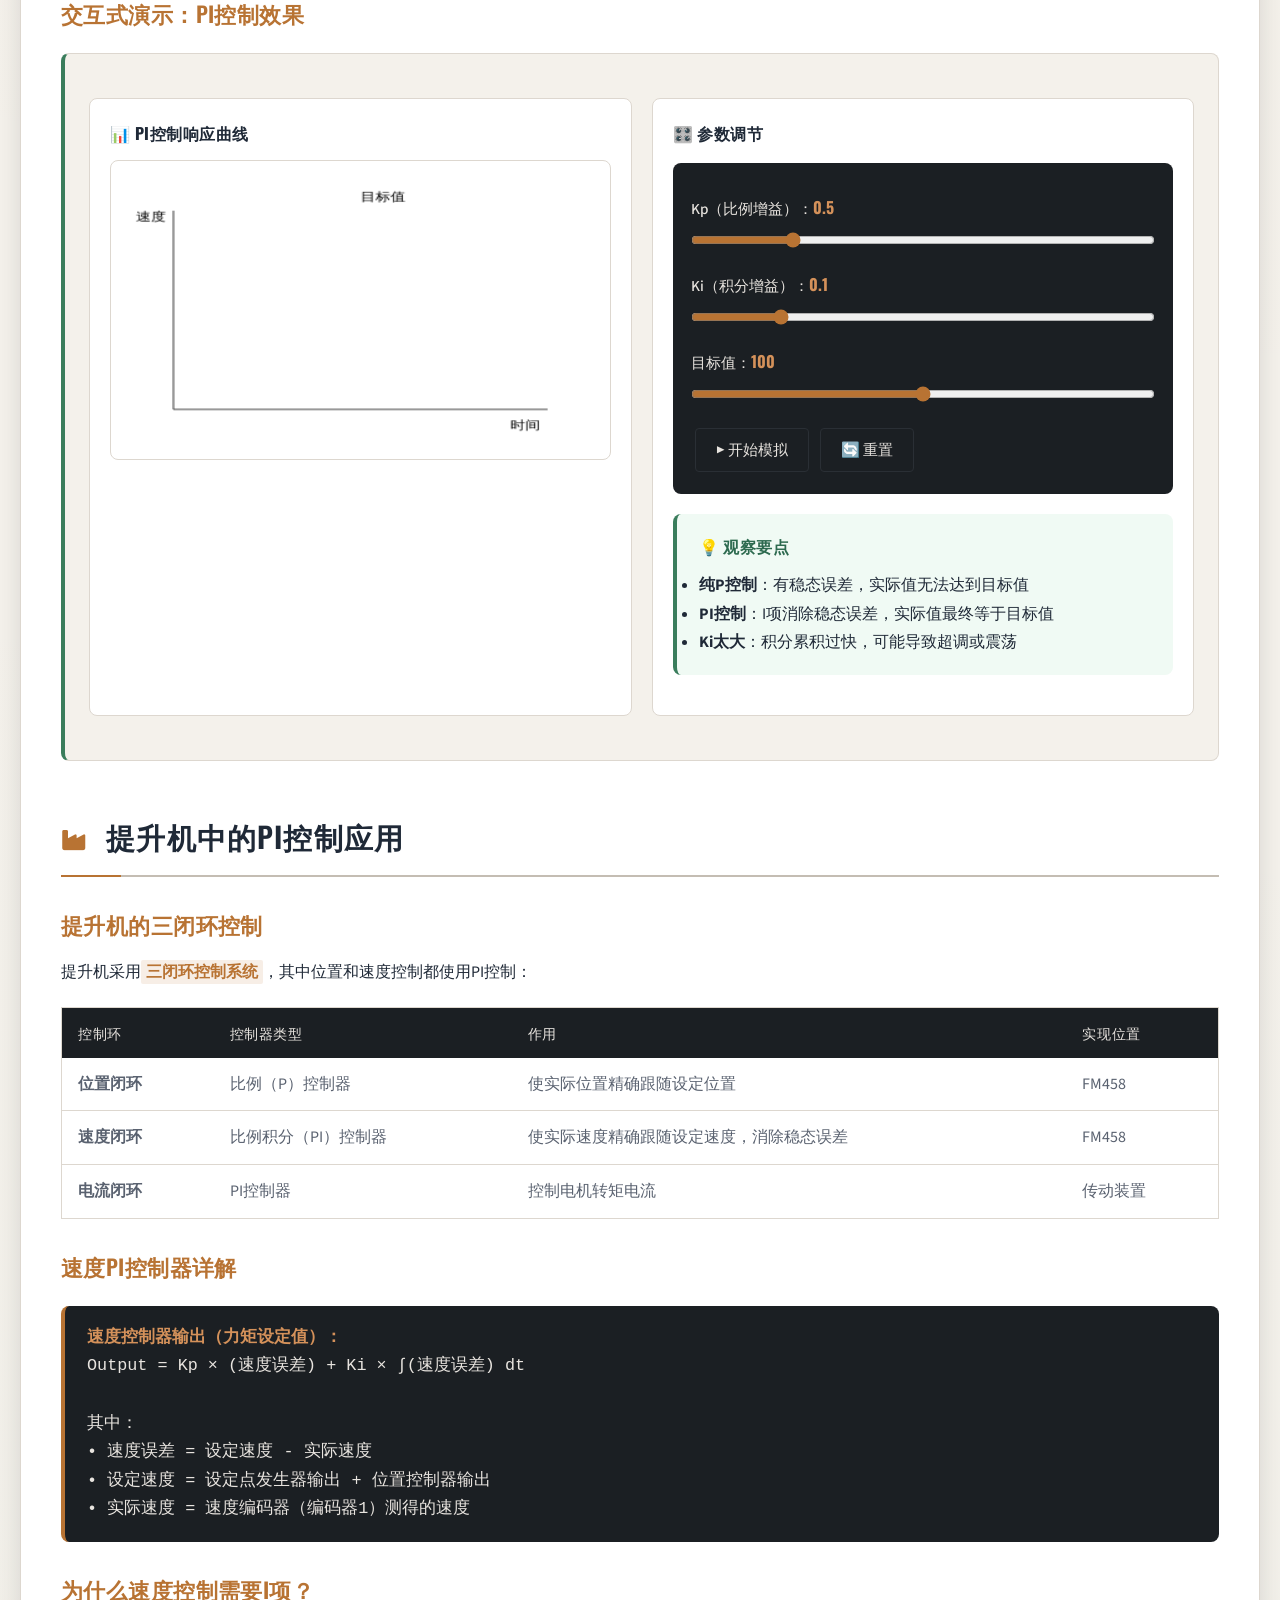
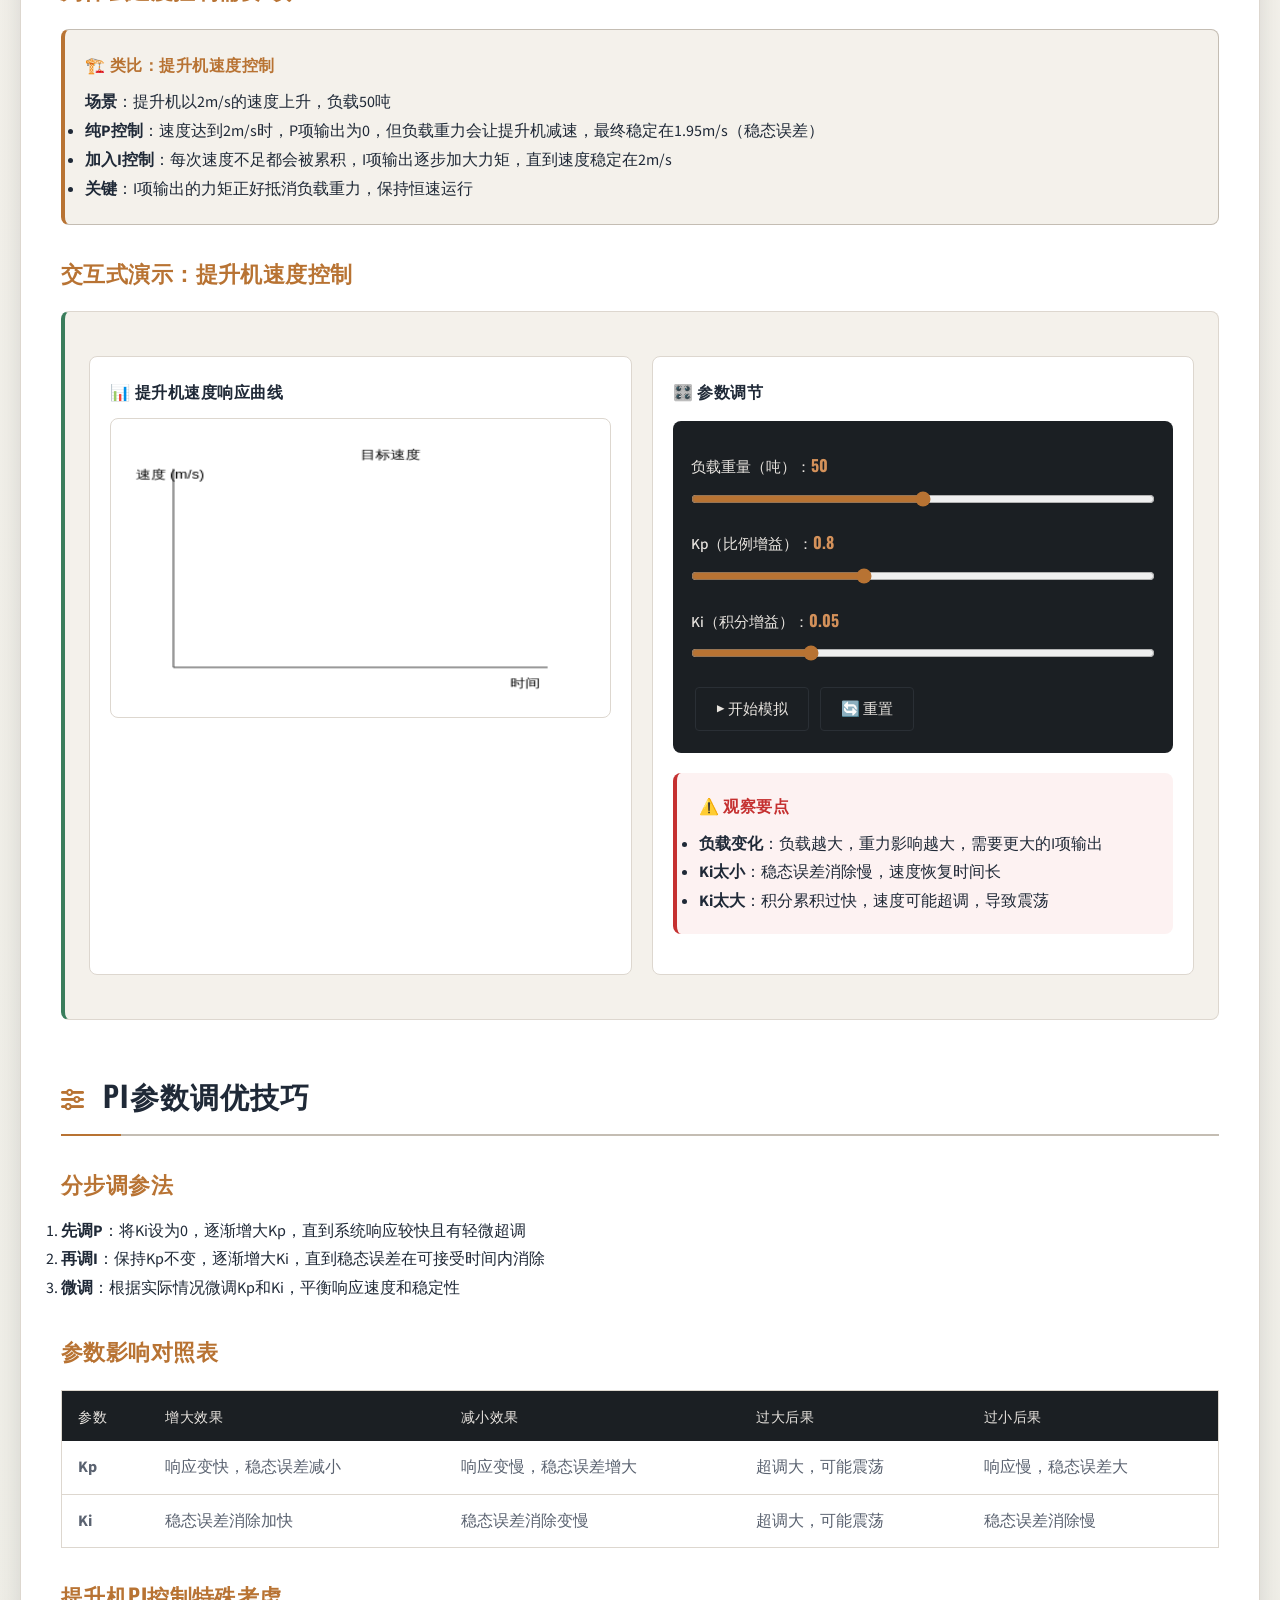
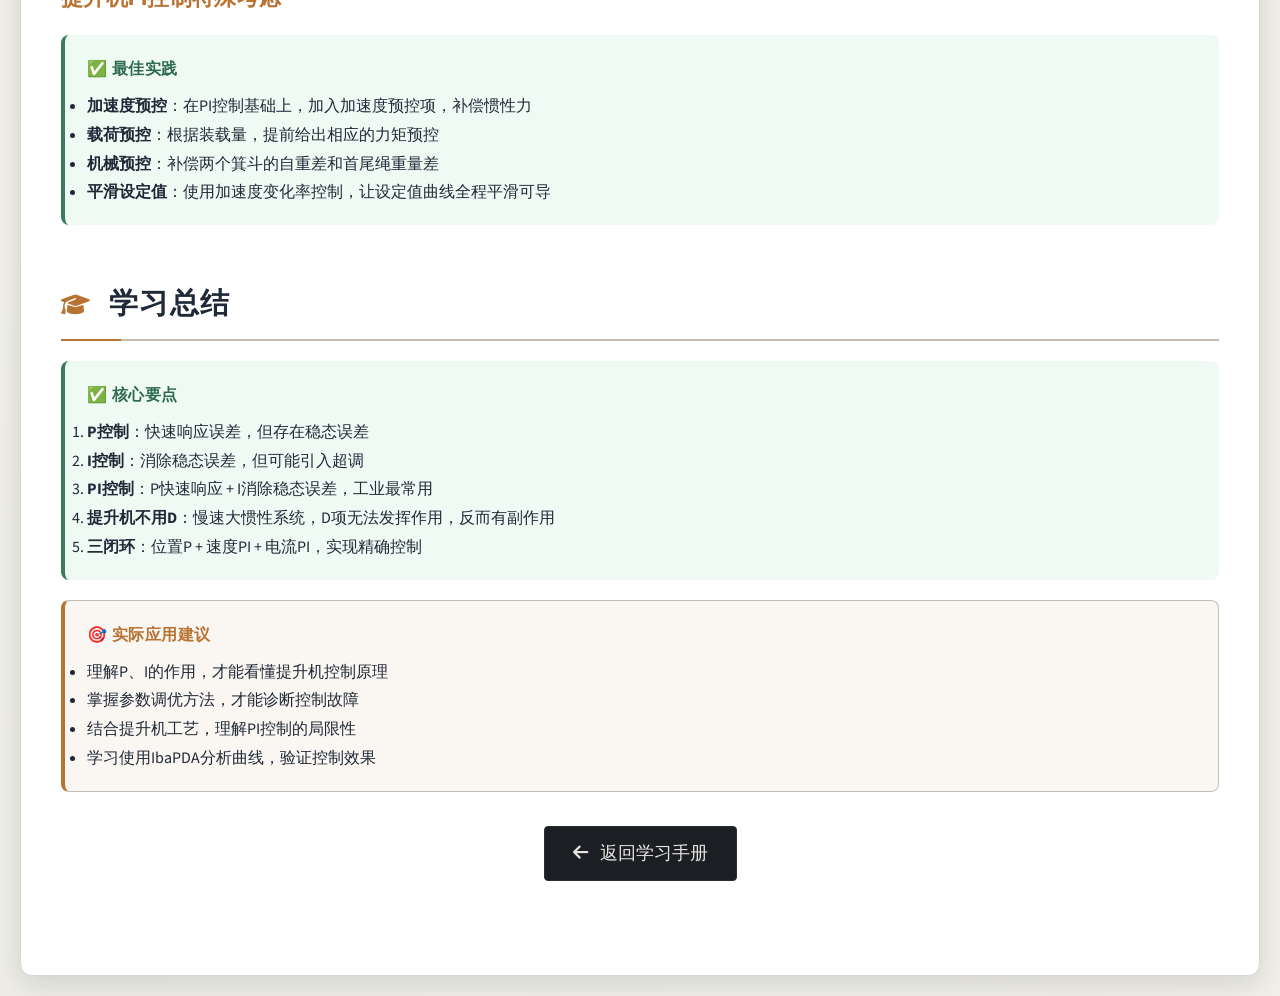
==== commit 20a065d9: "frontend-design重构手册布局样式" ====
--- a/hoist-control/PI控制理论_交互式学习.html
+++ b/hoist-control/PI控制理论_交互式学习.html
@@ -4,84 +4,159 @@
     <meta charset="UTF-8">
     <meta name="viewport" content="width=device-width, initial-scale=1.0">
     <title>PI控制理论 - 交互式学习</title>
+    <link rel="stylesheet" href="https://cdnjs.cloudflare.com/ajax/libs/font-awesome/6.4.0/css/all.min.css">
     <style>
-        * {
-            margin: 0;
-            padding: 0;
-            box-sizing: border-box;
-        }
+        @import url('https://fonts.googleapis.com/css2?family=Oswald:wght@400;500;600;700&family=Source+Sans+3:wght@300;400;500;600;700&display=swap');
+
+        :root {
+            --bg-paper: #f4f1eb;
+            --bg-white: #ffffff;
+            --bg-dark: #1b1f23;
+            --bg-dark-mid: #2a2f35;
+            --accent-copper: #b87333;
+            --accent-copper-light: #d4915a;
+            --accent-green: #3a7d5c;
+            --accent-green-dark: #2d6a4f;
+            --accent-blue: #2b6cb0;
+            --accent-blue-light: #4a90c4;
+            --text-primary: #1f2937;
+            --text-secondary: #5a6270;
+            --text-muted: #8b919a;
+            --text-on-dark: #e8e4df;
+            --border-light: #ddd7cf;
+            --border-medium: #c4bdb3;
+            --shadow-sm: 0 1px 3px rgba(27, 31, 35, 0.06);
+            --shadow-md: 0 4px 12px rgba(27, 31, 35, 0.08);
+            --shadow-lg: 0 8px 24px rgba(27, 31, 35, 0.12);
+            --radius-sm: 4px;
+            --radius-md: 8px;
+            --radius-lg: 12px;
+            --font-heading: 'Oswald', sans-serif;
+            --font-body: 'Source Sans 3', sans-serif;
+        }
+
+        * { margin: 0; padding: 0; box-sizing: border-box; }
 
         body {
-            font-family: 'Segoe UI', Tahoma, Geneva, Verdana, sans-serif;
+            font-family: var(--font-body);
             line-height: 1.8;
-            color: #333;
-            background: linear-gradient(135deg, #667eea 0%, #764ba2 100%);
+            color: var(--text-primary);
+            background-color: var(--bg-paper);
+            background-image:
+                radial-gradient(circle at 100% 0%, rgba(184, 115, 51, 0.04) 0%, transparent 50%),
+                radial-gradient(circle at 0% 100%, rgba(58, 125, 92, 0.04) 0%, transparent 50%);
             padding: 20px;
+            -webkit-font-smoothing: antialiased;
         }
 
         .container {
             max-width: 1400px;
             margin: 0 auto;
-            background: white;
-            border-radius: 20px;
-            box-shadow: 0 20px 60px rgba(0,0,0,0.3);
+            background: var(--bg-white);
+            border-radius: var(--radius-lg);
+            box-shadow: var(--shadow-lg);
             overflow: hidden;
+            border: 1px solid var(--border-light);
         }
 
         header {
-            background: linear-gradient(135deg, #667eea 0%, #764ba2 100%);
-            color: white;
-            padding: 40px;
+            background: var(--bg-dark);
+            color: var(--text-on-dark);
+            padding: 48px 40px 44px;
             text-align: center;
+            position: relative;
+            overflow: hidden;
+        }
+
+        header::after {
+            content: '';
+            position: absolute;
+            bottom: 0;
+            left: 0;
+            right: 0;
+            height: 3px;
+            background: linear-gradient(90deg, var(--accent-copper), var(--accent-copper-light), var(--accent-copper));
+        }
+
+        header::before {
+            content: '';
+            position: absolute;
+            top: 0; left: 0; right: 0; bottom: 0;
+            background:
+                repeating-linear-gradient(0deg, transparent, transparent 39px, rgba(255,255,255,0.015) 39px, rgba(255,255,255,0.015) 40px),
+                repeating-linear-gradient(90deg, transparent, transparent 39px, rgba(255,255,255,0.015) 39px, rgba(255,255,255,0.015) 40px);
+            pointer-events: none;
         }
 
         header h1 {
+            font-family: var(--font-heading);
             font-size: 2.5em;
-            margin-bottom: 10px;
-            text-shadow: 2px 2px 4px rgba(0,0,0,0.2);
-        }
-
-        .content {
-            padding: 40px;
-        }
+            margin-bottom: 8px;
+            letter-spacing: 0.03em;
+            text-transform: uppercase;
+            position: relative;
+        }
+
+        header h1 .icon-accent { color: var(--accent-copper); }
+
+        header p {
+            color: var(--text-on-dark);
+            opacity: 0.7;
+            font-weight: 300;
+            letter-spacing: 0.1em;
+            text-transform: uppercase;
+            font-size: 1em;
+            position: relative;
+        }
+
+        .content { padding: 40px; }
 
         .section {
             margin-bottom: 50px;
-            animation: fadeIn 0.6s ease-in;
-        }
-
-        @keyframes fadeIn {
-            from {
-                opacity: 0;
-                transform: translateY(20px);
-            }
-            to {
-                opacity: 1;
-                transform: translateY(0);
-            }
         }
 
         .section h2 {
-            color: #667eea;
-            font-size: 2em;
+            font-family: var(--font-heading);
+            color: var(--text-primary);
+            font-size: 1.8em;
+            font-weight: 600;
             margin-bottom: 20px;
-            padding-bottom: 10px;
-            border-bottom: 3px solid #667eea;
-        }
+            padding-bottom: 12px;
+            border-bottom: 2px solid var(--border-medium);
+            text-transform: uppercase;
+            letter-spacing: 0.04em;
+            position: relative;
+        }
+
+        .section h2::after {
+            content: '';
+            position: absolute;
+            bottom: -2px;
+            left: 0;
+            width: 60px;
+            height: 2px;
+            background: var(--accent-copper);
+        }
+
+        .section h2 .icon-accent { color: var(--accent-copper); margin-right: 10px; font-size: 0.8em; }
 
         .section h3 {
-            color: #764ba2;
-            font-size: 1.5em;
-            margin-top: 25px;
-            margin-bottom: 15px;
+            color: var(--accent-copper);
+            font-family: var(--font-heading);
+            font-size: 1.35em;
+            font-weight: 600;
+            margin-top: 28px;
+            margin-bottom: 14px;
+            letter-spacing: 0.02em;
         }
 
         .interactive-demo {
-            background: #f8f9fa;
-            border-left: 4px solid #28a745;
-            padding: 20px;
+            background: var(--bg-paper);
+            border: 1px solid var(--border-light);
+            border-left: 4px solid var(--accent-green);
+            padding: 24px;
             margin: 20px 0;
-            border-radius: 8px;
+            border-radius: var(--radius-md);
         }
 
         .demo-container {
@@ -94,120 +169,172 @@
         .demo-panel {
             flex: 1;
             min-width: 300px;
-            background: white;
+            background: var(--bg-white);
             padding: 20px;
-            border-radius: 8px;
-            box-shadow: 0 2px 10px rgba(0,0,0,0.1);
+            border-radius: var(--radius-md);
+            border: 1px solid var(--border-light);
+        }
+
+        .demo-panel h4 {
+            font-family: var(--font-heading);
+            color: var(--text-primary);
+            text-transform: uppercase;
+            letter-spacing: 0.03em;
+            font-size: 1em;
+            margin-bottom: 12px;
         }
 
         .control-panel {
-            background: #e9ecef;
-            padding: 15px;
-            border-radius: 8px;
+            background: var(--bg-dark);
+            padding: 18px;
+            border-radius: var(--radius-md);
             margin: 15px 0;
+            color: var(--text-on-dark);
         }
 
         .control-group {
-            margin: 10px 0;
+            margin: 12px 0;
         }
 
         .control-group label {
             display: block;
-            margin-bottom: 5px;
-            font-weight: 600;
-            color: #495057;
+            margin-bottom: 6px;
+            font-weight: 500;
+            color: var(--text-on-dark);
+            font-size: 0.95em;
         }
 
         .control-group input[type="range"] {
             width: 100%;
+            accent-color: var(--accent-copper);
         }
 
         .control-value {
             display: inline-block;
             min-width: 50px;
-            font-weight: bold;
-            color: #667eea;
+            font-weight: 700;
+            font-family: var(--font-heading);
+            color: var(--accent-copper-light);
+            font-size: 1.05em;
         }
 
         canvas {
-            border: 2px solid #dee2e6;
-            border-radius: 8px;
-            background: white;
+            border: 1px solid var(--border-light);
+            border-radius: var(--radius-md);
+            background: var(--bg-white);
             width: 100%;
             height: 300px;
         }
 
         .analogy-box {
-            background: #fff3cd;
-            border: 2px solid #ffc107;
+            background: var(--bg-paper);
+            border: 1px solid var(--border-medium);
+            border-left: 4px solid var(--accent-copper);
             padding: 20px;
             margin: 20px 0;
-            border-radius: 8px;
+            border-radius: var(--radius-md);
         }
 
         .analogy-box h4 {
-            color: #ffc107;
+            color: var(--accent-copper);
             margin-bottom: 10px;
+            font-family: var(--font-heading);
+            text-transform: uppercase;
+            letter-spacing: 0.03em;
+            font-size: 1em;
         }
 
         .formula-box {
-            background: #d1ecf1;
-            border-left: 4px solid #17a2b8;
-            padding: 15px 20px;
+            background: var(--bg-dark);
+            color: var(--text-on-dark);
+            border-left: 4px solid var(--accent-copper);
+            padding: 18px 22px;
             margin: 20px 0;
-            border-radius: 8px;
+            border-radius: var(--radius-md);
             font-family: 'Courier New', monospace;
-            font-size: 1.1em;
-        }
+            font-size: 1.05em;
+            line-height: 1.7;
+        }
+
+        .formula-box strong { color: var(--accent-copper-light); }
 
         .warning-box {
-            background: #f8d7da;
-            border-left: 4px solid #dc3545;
-            padding: 15px 20px;
+            background: #fdf2f2;
+            border-left: 4px solid #c53030;
+            padding: 18px 22px;
             margin: 20px 0;
-            border-radius: 8px;
+            border-radius: var(--radius-md);
         }
 
         .warning-box h4 {
-            color: #dc3545;
+            color: #c53030;
             margin-bottom: 10px;
+            font-family: var(--font-heading);
+            text-transform: uppercase;
+            letter-spacing: 0.03em;
+            font-size: 1em;
         }
 
         .tip-box {
-            background: #d4edda;
-            border-left: 4px solid #28a745;
-            padding: 15px 20px;
+            background: #f0faf4;
+            border-left: 4px solid var(--accent-green);
+            padding: 18px 22px;
             margin: 20px 0;
-            border-radius: 8px;
+            border-radius: var(--radius-md);
         }
 
         .tip-box h4 {
-            color: #28a745;
+            color: var(--accent-green-dark);
             margin-bottom: 10px;
+            font-family: var(--font-heading);
+            text-transform: uppercase;
+            letter-spacing: 0.03em;
+            font-size: 1em;
+        }
+
+        .highlight-box {
+            background: #faf6f1;
+            border: 1px solid var(--border-medium);
+            border-left: 4px solid var(--accent-copper);
+            padding: 18px 22px;
+            margin: 20px 0;
+            border-radius: var(--radius-md);
+        }
+
+        .highlight-box h4 {
+            color: var(--accent-copper);
+            margin-bottom: 10px;
+            font-family: var(--font-heading);
+            text-transform: uppercase;
+            letter-spacing: 0.03em;
+            font-size: 1em;
         }
 
         button {
-            background: #667eea;
-            color: white;
-            border: none;
+            background: var(--bg-dark);
+            color: var(--text-on-dark);
+            border: 1px solid var(--bg-dark-mid);
             padding: 10px 20px;
-            border-radius: 6px;
+            border-radius: var(--radius-sm);
             cursor: pointer;
-            font-size: 1em;
-            margin: 5px;
-            transition: all 0.3s;
+            font-family: var(--font-body);
+            font-size: 0.95em;
+            font-weight: 500;
+            margin: 4px;
+            transition: all 0.2s ease;
         }
 
         button:hover {
-            background: #764ba2;
-            transform: translateY(-2px);
-            box-shadow: 0 4px 8px rgba(0,0,0,0.2);
+            background: var(--accent-copper);
+            border-color: var(--accent-copper);
+            transform: translateY(-1px);
         }
 
         .highlight {
-            background: #fff3cd;
-            padding: 2px 6px;
-            border-radius: 3px;
+            background: rgba(184, 115, 51, 0.12);
+            color: var(--accent-copper);
+            padding: 1px 5px;
+            border-radius: 2px;
             font-weight: 600;
         }
 
@@ -215,51 +342,60 @@
             width: 100%;
             border-collapse: collapse;
             margin: 20px 0;
-            background: #fff;
-            box-shadow: 0 1px 3px rgba(0,0,0,0.1);
+            background: var(--bg-white);
+            border: 1px solid var(--border-light);
         }
 
         th {
-            background: #667eea;
-            color: white;
-            padding: 12px;
+            background: var(--bg-dark);
+            color: var(--text-on-dark);
+            padding: 12px 16px;
             text-align: left;
-            font-weight: 600;
+            font-family: var(--font-heading);
+            font-weight: 500;
+            text-transform: uppercase;
+            letter-spacing: 0.04em;
+            font-size: 0.9em;
         }
 
         td {
-            padding: 12px;
-            border-bottom: 1px solid #dee2e6;
-        }
-
-        tr:hover {
-            background: #f8f9fa;
-        }
-
-        .image-container {
-            text-align: center;
-            margin: 20px 0;
-        }
+            padding: 12px 16px;
+            border-bottom: 1px solid var(--border-light);
+            color: var(--text-secondary);
+        }
+
+        tr:hover td { background: var(--bg-paper); }
+
+        .image-container { text-align: center; margin: 20px 0; }
 
         .concept-diagram {
             max-width: 100%;
             height: auto;
-            border: 2px solid #dee2e6;
-            border-radius: 8px;
-            box-shadow: 0 4px 6px rgba(0,0,0,0.1);
+            border: 1px solid var(--border-light);
+            border-radius: var(--radius-md);
+        }
+
+        /* Responsive */
+        @media (max-width: 768px) {
+            body { padding: 10px; }
+            header { padding: 32px 20px 28px; }
+            header h1 { font-size: 1.8em; }
+            .content { padding: 24px 16px; }
+            .demo-container { flex-direction: column; }
+            .demo-panel { min-width: 100%; }
         }
     </style>
 </head>
 <body>
     <div class="container">
         <header>
-            <h1>⚙️ PI控制理论 - 交互式学习</h1>
+            <h1><i class="fas fa-cogs icon-accent"></i> PI控制理论 - 交互式学习</h1>
             <p>提升机控制系统核心原理</p>
         </header>
 
         <div class="content">
             <div class="section">
-                <h2>📚 什么是PI控制？</h2>
+                <h2><i class="fas fa-book-open icon-accent"></i> 什么是PI控制？</h2>
                 
                 <p>PI控制是<span class="highlight">比例（Proportional）</span>和<span class="highlight">积分（Integral）</span>控制的组合，是工业控制中最常用的控制策略之一。</p>
                 
@@ -287,7 +423,7 @@
             </div>
 
             <div class="section">
-                <h2>1️⃣ 比例（P）控制 - 快速响应</h2>
+                <h2><i class="fas fa-chart-line icon-accent"></i> 比例（P）控制 - 快速响应</h2>
                 
                 <h3>核心原理</h3>
                 <p>比例项输出与<span class="highlight">当前误差</span>成正比：误差越大，输出越大。</p>
@@ -353,7 +489,7 @@
             </div>
 
             <div class="section">
-                <h2>2️⃣ 积分（I）控制 - 消除稳态误差</h2>
+                <h2><i class="fas fa-integral icon-accent"></i> 积分（I）控制 - 消除稳态误差</h2>
                 
                 <h3>核心原理</h3>
                 <p>积分项输出与<span class="highlight">历史所有误差的累积</span>成正比：只要存在误差，积分项就会持续累积，直到误差为0。</p>
@@ -414,7 +550,7 @@
             </div>
 
             <div class="section">
-                <h2>3️⃣ 提升机中的PI控制应用</h2>
+                <h2><i class="fas fa-industry icon-accent"></i> 提升机中的PI控制应用</h2>
                 
                 <h3>提升机的三闭环控制</h3>
                 <p>提升机采用<span class="highlight">三闭环控制系统</span>，其中位置和速度控制都使用PI控制：</p>
@@ -511,7 +647,7 @@
             </div>
 
             <div class="section">
-                <h2>📊 PI参数调优技巧</h2>
+                <h2><i class="fas fa-sliders-h icon-accent"></i> PI参数调优技巧</h2>
                 
                 <h3>分步调参法</h3>
                 <ol>
@@ -562,7 +698,7 @@
             </div>
 
             <div class="section">
-                <h2>🎓 学习总结</h2>
+                <h2><i class="fas fa-graduation-cap icon-accent"></i> 学习总结</h2>
                 
                 <div class="tip-box">
                     <h4>✅ 核心要点</h4>
@@ -586,8 +722,8 @@
                 </div>
 
                 <div style="text-align: center; margin-top: 30px;">
-                    <button onclick="window.location.href='提升机控制系统_学习手册_新布局.html'" style="font-size: 1.2em; padding: 15px 30px;">
-                        📚 返回学习手册
+                    <button onclick="window.location.href='提升机控制系统_学习手册_新布局.html'" style="font-size: 1.1em; padding: 14px 28px;">
+                        <i class="fas fa-arrow-left" style="margin-right: 8px;"></i> 返回学习手册
                     </button>
                 </div>
             </div>
@@ -675,7 +811,7 @@
                         pCtx.lineTo(50 + dataPoints[i].time, 250 - dataPoints[i].speed * 2);
                     }
                     
-                    pCtx.strokeStyle = '#667eea';
+                    pCtx.strokeStyle = '#2b6cb0';
                     pCtx.lineWidth = 2;
                     pCtx.stroke();
                     pCtx.lineWidth = 1;
@@ -775,7 +911,7 @@
                         piCtx.lineTo(50 + dataPoints[i].time, 250 - dataPoints[i].speed * 2);
                     }
                     
-                    piCtx.strokeStyle = '#28a745';
+                    piCtx.strokeStyle = '#3a7d5c';
                     piCtx.lineWidth = 2;
                     piCtx.stroke();
                     piCtx.lineWidth = 1;
@@ -882,7 +1018,7 @@
                         hoistCtx.lineTo(50 + dataPoints[i].time, 250 - dataPoints[i].speed * 100);
                     }
                     
-                    hoistCtx.strokeStyle = '#764ba2';
+                    hoistCtx.strokeStyle = '#b87333';
                     hoistCtx.lineWidth = 2;
                     hoistCtx.stroke();
                     hoistCtx.lineWidth = 1;
